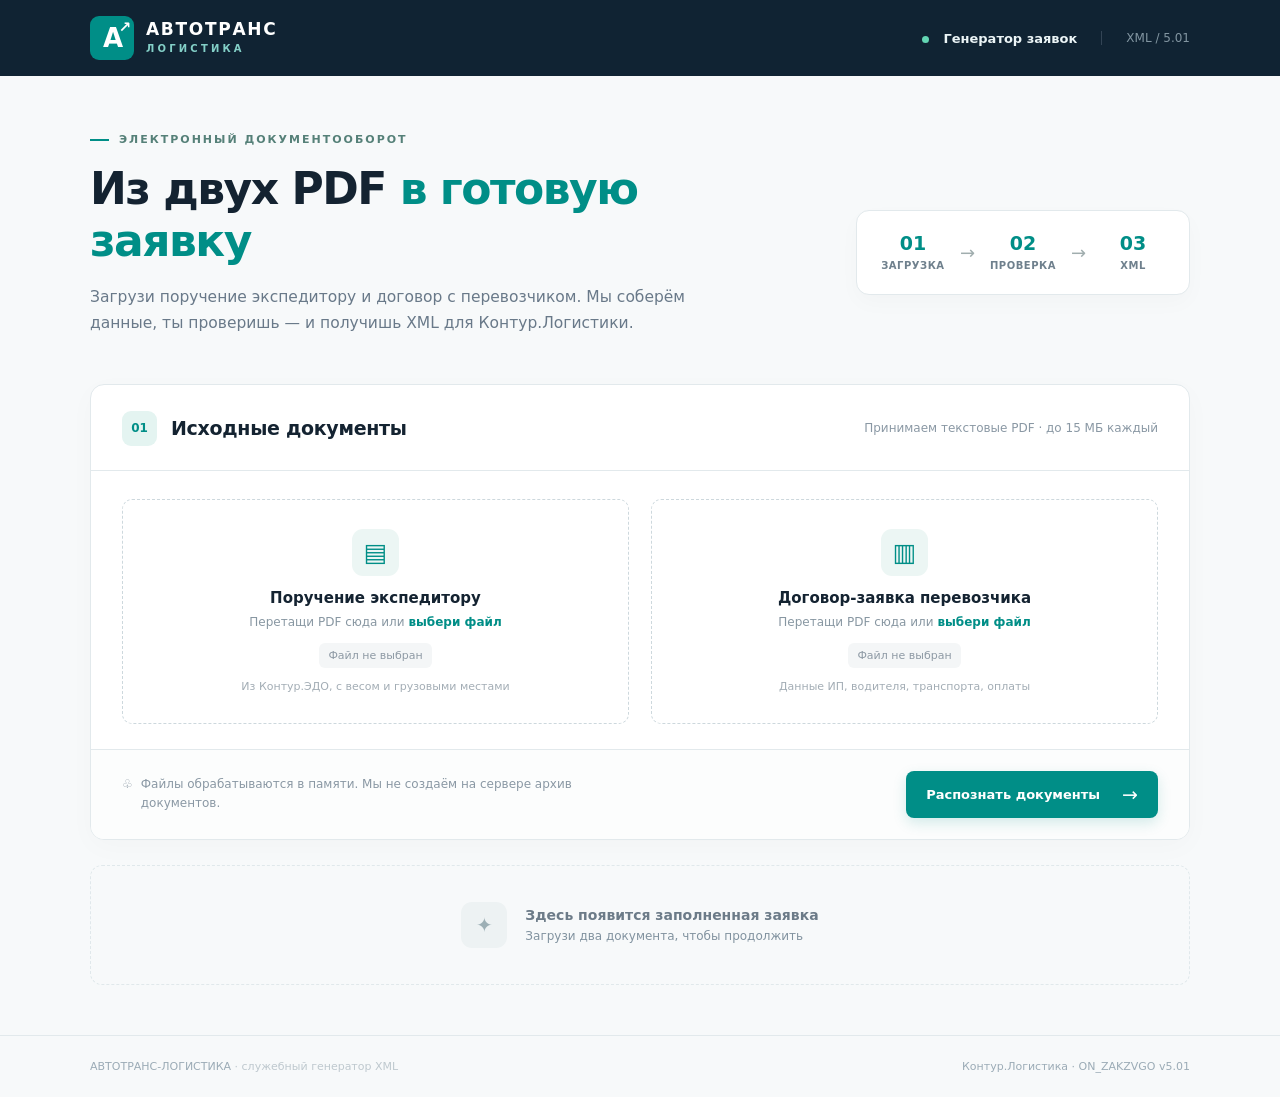
==== templates/index.html @ 3566cc02 "Add Kontur XML PDF generator (isolated deploy branch)" ====
<!doctype html>
<html lang="ru">
<head>
  <meta charset="utf-8">
  <meta name="viewport" content="width=device-width, initial-scale=1">
  <meta name="theme-color" content="#101e2a">
  <title>Автотранс · Контур XML</title>
  <link rel="stylesheet" href="/static/style.css">
</head>
<body>
  <header class="topbar">
    <div class="topbar-inner">
      <div class="brand"><span class="brand-logo">A<span class="brand-corner">↗</span></span><span class="brand-name">АВТОТРАНС<span class="brand-sub">ЛОГИСТИКА</span></span></div>
      <div class="top-actions"><span class="top-tag"><i></i> Генератор заявок</span><span class="top-version">XML / 5.01</span></div>
    </div>
  </header>

  <main class="shell">
    <section class="hero">
      <div class="eyebrow"><span class="accent-line"></span> ЭЛЕКТРОННЫЙ ДОКУМЕНТООБОРОТ</div>
      <div class="hero-row"><div>
        <h1>Из двух PDF <span>в готовую заявку</span></h1>
        <p class="hero-copy">Загрузи поручение экспедитору и договор с перевозчиком. Мы соберём данные, ты проверишь — и получишь XML для Контур.Логистики.</p>
      </div><div class="flow-steps" aria-label="Порядок работы">
        <div><b>01</b><span>Загрузка</span></div><i>→</i><div><b>02</b><span>Проверка</span></div><i>→</i><div><b>03</b><span>XML</span></div>
      </div></div>
    </section>

    <section class="upload-panel" id="upload-panel">
      <div class="section-heading"><div><span class="number">01</span><h2>Исходные документы</h2></div><p>Принимаем текстовые PDF · до 15 МБ каждый</p></div>
      <div class="upload-grid">
        <label class="dropzone" id="drop-order">
          <input type="file" id="order-file" accept="application/pdf,.pdf" aria-label="Поручение экспедитору">
          <span class="file-icon">▤</span>
          <span class="drop-title">Поручение экспедитору</span>
          <span class="drop-helper">Перетащи PDF сюда или <em>выбери файл</em></span>
          <span class="file-name" id="name-order">Файл не выбран</span>
          <span class="file-meta">Из Контур.ЭДО, с весом и грузовыми местами</span>
        </label>
        <label class="dropzone" id="drop-carrier">
          <input type="file" id="carrier-file" accept="application/pdf,.pdf" aria-label="Договор-заявка с перевозчиком">
          <span class="file-icon">▥</span>
          <span class="drop-title">Договор-заявка перевозчика</span>
          <span class="drop-helper">Перетащи PDF сюда или <em>выбери файл</em></span>
          <span class="file-name" id="name-carrier">Файл не выбран</span>
          <span class="file-meta">Данные ИП, водителя, транспорта, оплаты</span>
        </label>
      </div>
      <div class="upload-bottom"><div class="privacy">♧ <span>Файлы обрабатываются в памяти. Мы не создаём на сервере архив документов.</span></div><button class="primary-button" id="parse-btn" type="button">Распознать документы <span>→</span></button></div>
    </section>

    <section class="editor-panel hidden" id="editor-panel">
      <div class="section-heading"><div><span class="number">02</span><h2>Проверка заявки</h2></div><p>Все поля можно изменить перед выгрузкой</p></div>
      <div class="success-strip">✓ Данные извлечены из документов. Проверь отмеченные замечания и обязательные поля.</div>
      <div id="warnings" class="warnings hidden"></div>
      <div class="summary" id="summary"></div>
      <form id="data-form" novalidate>
        <div class="field-section"><h3><span class="section-dot"></span> Перевозка и маршрут</h3><div class="fields">
          <label>Номер поручения <input name="order_number" required placeholder="БР000004647"></label>
          <label>Дата поручения <input name="order_date" required placeholder="06.11.2026"></label>
          <label class="wide">Адрес погрузки <input name="load_address" required placeholder="Область, город, улица, дом"></label>
          <label class="wide">Адрес выгрузки <input name="unload_address" required placeholder="Область, город, улица, дом"></label>
          <label>Дата и время подачи <input name="load_datetime" required placeholder="06.11.2026 09:00"></label>
          <label>Часовой пояс <select name="load_tz"><option value="+03:00">UTC+03:00</option><option value="+04:00">UTC+04:00</option><option value="+02:00">UTC+02:00</option><option value="+05:00">UTC+05:00</option><option value="+06:00">UTC+06:00</option><option value="+07:00">UTC+07:00</option></select></label>
          <label class="wide">Дата / период выгрузки <input name="unload_dates" placeholder="07–08.11.2026"></label>
        </div></div>
        <div class="field-section"><h3><span class="section-dot"></span> Груз</h3><div class="fields">
          <label class="wide">Наименование груза <input name="cargo_name" required></label>
          <label>Количество грузовых мест <input name="places" required inputmode="numeric"></label>
          <label>Вес брутто, кг <input name="gross_kg" required inputmode="decimal"></label>
          <label>Вес нетто, кг <input name="net_kg" required inputmode="decimal"></label>
          <label>Объём, м³ <input name="volume_m3" inputmode="decimal" placeholder="Заполни при наличии"></label>
        </div></div>
        <div class="field-section"><h3><span class="section-dot"></span> Перевозчик</h3><div class="fields">
          <label class="wide">ФИО перевозчика (ИП) <input name="carrier_name" required placeholder="Фамилия Имя Отчество"></label>
          <label>ИНН перевозчика <input name="carrier_inn" required inputmode="numeric" minlength="12" maxlength="12"></label>
          <label>ОГРНИП <input name="carrier_ogrnip" required inputmode="numeric" minlength="15" maxlength="15"></label>
          <label class="wide">Адрес перевозчика <input name="carrier_address" placeholder="Юридический адрес"></label>
          <label>Водитель <input name="driver_name"></label>
          <label>Телефон водителя <input name="driver_phone"></label>
          <label>Номер тягача <input name="truck_plate"></label>
          <label>Номер прицепа <input name="trailer_plate"></label>
          <label>Грузоподъёмность, т <input name="truck_tons" inputmode="decimal"></label>
          <label>Вместимость, м³ <input name="truck_m3" inputmode="decimal"></label>
          <label class="wide">Способ загрузки <input name="loading_type" placeholder="Задняя / боковая"></label>
        </div></div>
        <div class="field-section last-section"><h3><span class="section-dot"></span> Условия</h3><div class="fields">
          <label>Сумма фрахта, ₽ <input name="payment_amount" inputmode="decimal"></label>
          <label class="wide">Оплата по договору <textarea name="payment_terms" rows="2"></textarea></label>
          <label class="wide">Дополнительные условия <textarea name="extra_notes" rows="2" placeholder="Можно оставить пустым"></textarea></label>
        </div></div>
        <div class="editor-bottom"><p>Файл создаётся только по нажатию кнопки. Перед подписанием проверь данные в Контуре.</p><button class="primary-button" type="submit" id="generate-btn">Скачать XML <span>↓</span></button></div>
      </form>
    </section>

    <div class="empty-state" id="empty-state"><div class="empty-icon">✦</div><div><b>Здесь появится заполненная заявка</b><p>Загрузи два документа, чтобы продолжить</p></div></div>
  </main>
  <footer><div class="footer-content"><div>АВТОТРАНС-ЛОГИСТИКА <span>· служебный генератор XML</span></div><div>Контур.Логистика · ON_ZAKZVGO v5.01</div></div></footer>
  <div class="toast hidden" id="toast" role="alert"></div>
  <script src="/static/app.js" defer></script>
</body></html>
---- static/style.css ----
:root{--ink:#142331;--muted:#71808e;--edge:#e2e9ec;--panel:#fff;--deep:#102333;--accent:#008e87;--accent-hover:#007870;--mint:#e9f7f4;--bg:#f7f9fa;--warn:#f9f4e7;--gold:#a67f28}*{box-sizing:border-box}body{margin:0;font-family:Inter,system-ui,-apple-system,'Segoe UI',Arial,sans-serif;background:var(--bg);color:var(--ink);-webkit-font-smoothing:antialiased}button,input,textarea,select{font:inherit}.hidden{display:none!important}.topbar{background:var(--deep);height:76px;color:white}.topbar-inner{max-width:1160px;margin:auto;height:100%;display:flex;align-items:center;justify-content:space-between;padding:0 30px}.brand{display:flex;align-items:center;gap:12px}.brand-logo{position:relative;width:44px;height:44px;background:var(--accent);display:grid;place-items:center;border-radius:9px;font-weight:850;font-size:26px;color:white;letter-spacing:-2px}.brand-corner{font-size:15px;position:absolute;right:5px;top:2px}.brand-name{font-size:17px;line-height:1.05;letter-spacing:1.7px;font-weight:850}.brand-sub{display:block;color:#83cfc7;font-size:10px;letter-spacing:3.2px;margin-top:5px}.top-actions{display:flex;align-items:center;gap:24px}.top-tag{font-size:13px;font-weight:600;color:#ebf4f6}.top-tag i{display:inline-block;vertical-align:middle;width:7px;height:7px;background:#63d5b3;border-radius:50%;margin-right:10px}.top-version{font-size:12px;color:#8295a1;border-left:1px solid #345;padding-left:24px}.shell{max-width:1160px;padding:0 30px;margin:0 auto}.hero{padding:57px 0 47px}.eyebrow{display:flex;align-items:center;gap:10px;font-weight:750;letter-spacing:2px;font-size:11px;color:#558078}.accent-line{height:2px;width:19px;background:var(--accent)}.hero-row{display:flex;justify-content:space-between;gap:45px;align-items:center}.hero h1{font-size:clamp(29px,3.5vw,44px);letter-spacing:-1.5px;line-height:1.18;margin:17px 0 17px;max-width:700px;font-weight:790}.hero h1 span{color:var(--accent)}.hero-copy{max-width:650px;color:#697989;font-size:15.5px;line-height:1.7;margin:0}.flow-steps{flex-shrink:0;display:flex;align-items:center;gap:15px;background:white;border:1px solid var(--edge);padding:21px 24px;border-radius:13px;margin-top:22px;box-shadow:0 8px 22px #15242d06}.flow-steps div{text-align:center;min-width:64px}.flow-steps b{font-size:19px;color:var(--accent);display:block}.flow-steps span{font-size:10px;color:#6f808d;text-transform:uppercase;letter-spacing:.5px;font-weight:650}.flow-steps i{font-style:normal;color:#a0adae;font-size:18px}.upload-panel,.editor-panel{background:white;border:1px solid var(--edge);border-radius:14px;box-shadow:0 7px 28px #172e3e06;overflow:hidden}.section-heading{padding:26px 31px 24px;display:flex;align-items:center;justify-content:space-between;gap:14px;border-bottom:1px solid var(--edge)}.section-heading>div{display:flex;align-items:center;gap:14px}.section-heading h2{font-size:19px;margin:0;letter-spacing:-.3px}.section-heading p{font-size:12px;color:#8a98a4;margin:0}.number{width:35px;height:35px;border-radius:9px;background:#e4f4f1;color:var(--accent);display:grid;place-items:center;font-size:12px;font-weight:800}.upload-grid{display:grid;grid-template-columns:1fr 1fr;gap:22px;padding:28px 31px 25px}.dropzone{border:1.5px dashed #cdd8dd;border-radius:10px;display:flex;flex-direction:column;align-items:center;text-align:center;cursor:pointer;min-height:225px;justify-content:center;padding:22px;transition:background .15s,border-color .15s}.dropzone:hover,.dropzone.dragover,.dropzone.selected{border-color:#39b3aa;background:#f3fbf9}.dropzone input{display:none}.file-icon{display:grid;place-items:center;font-size:25px;color:var(--accent);width:47px;height:47px;border-radius:11px;background:#ecf6f4;margin:0 0 13px}.drop-title{font-weight:750;font-size:15px}.drop-helper{font-size:12px;color:#8897a2;margin-top:8px}.drop-helper em{font-style:normal;color:var(--accent);font-weight:700}.file-name{margin-top:14px;background:#f4f6f7;color:#8d99a4;font-size:11px;max-width:100%;white-space:nowrap;overflow:hidden;text-overflow:ellipsis;padding:6px 9px;border-radius:6px}.selected .file-name{background:#d8f4ec;color:#14766d}.file-meta{font-size:11px;color:#a3adb5;margin-top:12px}.upload-bottom,.editor-bottom{display:flex;justify-content:space-between;align-items:center;gap:25px;padding:21px 31px;border-top:1px solid var(--edge);background:#fcfdfd}.privacy{display:flex;align-items:start;gap:8px;color:#8a98a4;font-size:12px;line-height:1.6;max-width:520px}.privacy:first-letter{color:var(--accent)}.primary-button{background:var(--accent);color:white;border:0;border-radius:8px;min-height:47px;padding:0 20px;cursor:pointer;font-size:13px;font-weight:780;white-space:nowrap;display:flex;align-items:center;gap:22px;box-shadow:0 5px 14px #008e872a;transition:background .15s,transform .15s}.primary-button span{font-size:19px;font-weight:400}.primary-button:hover:not(:disabled){background:var(--accent-hover);transform:translateY(-1px)}.primary-button:disabled{opacity:.58;cursor:wait}.empty-state{border:1px dashed #e0e8eb;border-radius:12px;padding:36px;margin:25px 0 50px;color:#81929f;display:flex;align-items:center;justify-content:center;gap:18px}.empty-state b{display:block;color:#6c7b88;font-size:14px}.empty-state p{font-size:12px;margin:6px 0 0}.empty-icon{width:46px;height:46px;border-radius:11px;background:#edf2f3;display:grid;place-items:center;color:#9cafb5;font-size:20px}.editor-panel{margin-top:25px;margin-bottom:50px}.success-strip{margin:24px 31px 0;background:#eaf7f2;border:1px solid #cce9dd;border-radius:8px;padding:12px 16px;color:#347d68;font-size:13px}.warnings{margin:15px 31px 0;border:1px solid #f1dfaa;background:#fffbf0;border-radius:8px;padding:15px 19px;color:#805b15;font-size:12px;line-height:1.7}.warnings b{display:block;font-size:13px;margin-bottom:5px}.warnings ul{padding-left:17px;margin:6px 0}.summary{display:grid;grid-template-columns:repeat(4,1fr);gap:12px;padding:19px 31px 0}.stat{background:#f5f8f8;border:1px solid #edf0f0;border-radius:9px;padding:15px 16px}.stat small{display:block;color:#7b8a96;font-size:11px;margin-bottom:6px}.stat strong{display:block;overflow-wrap:anywhere;font-size:20px;letter-spacing:-.5px}.field-section{padding:28px 31px 25px;border-bottom:1px solid var(--edge)}.field-section h3{font-size:15px;margin:0 0 21px;display:flex;align-items:center;gap:9px}.section-dot{width:8px;height:8px;background:var(--accent);border-radius:50%}.fields{display:grid;grid-template-columns:repeat(2,minmax(0,1fr));gap:17px 20px}.fields label{font-size:12px;color:#687783;font-weight:650;display:flex;flex-direction:column;gap:8px}.fields label.wide{grid-column:1/-1}.fields input,.fields textarea,.fields select{width:100%;min-width:0;border:1px solid #dce4e7;border-radius:7px;background:white;padding:12px 13px;color:#223442;outline:none;transition:border .15s;font-size:13px;font-weight:500;resize:vertical}.fields input:focus,.fields textarea:focus,.fields select:focus{border-color:var(--accent);box-shadow:0 0 0 2px #e4f5f2}.fields input::placeholder{color:#b1bfc5}.last-section{border-bottom:0}.editor-bottom{padding:24px 31px}.editor-bottom p{margin:0;font-size:12px;color:#8a98a4;max-width:560px;line-height:1.6}footer{border-top:1px solid var(--edge);color:#9babb6;font-size:11px;padding:24px 0}.footer-content{max-width:1160px;padding:0 30px;margin:auto;display:flex;justify-content:space-between;gap:20px}.footer-content span{color:#bec8ce}.toast{position:fixed;bottom:30px;right:30px;max-width:410px;background:#243645;color:white;box-shadow:0 15px 40px #15243044;padding:15px 20px;border-radius:9px;font-size:13px;line-height:1.6;z-index:2}.toast.error{background:#8b3b31}@media(max-width:840px){.hero-row{display:block}.flow-steps{width:fit-content;margin-top:24px}.upload-grid{grid-template-columns:1fr}.summary{grid-template-columns:repeat(2,1fr)}.hero{padding:36px 0}.upload-bottom{align-items:start;flex-direction:column}.top-actions{display:none}}@media(max-width:520px){.shell,.topbar-inner,.footer-content{padding-left:16px;padding-right:16px}.section-heading{padding:20px 17px}.section-heading p{display:none}.upload-grid{padding:17px}.upload-bottom,.editor-bottom,.field-section{padding:20px 17px}.fields{grid-template-columns:1fr}.fields label.wide{grid-column:auto}.summary{padding:18px 17px 0}.warnings,.success-strip{margin-left:17px;margin-right:17px}.hero h1{font-size:32px}.flow-steps{gap:8px;padding:17px 13px}.footer-content{flex-direction:column}.editor-bottom{flex-direction:column;align-items:stretch}.primary-button{justify-content:space-between}.dropzone{min-height:205px}}
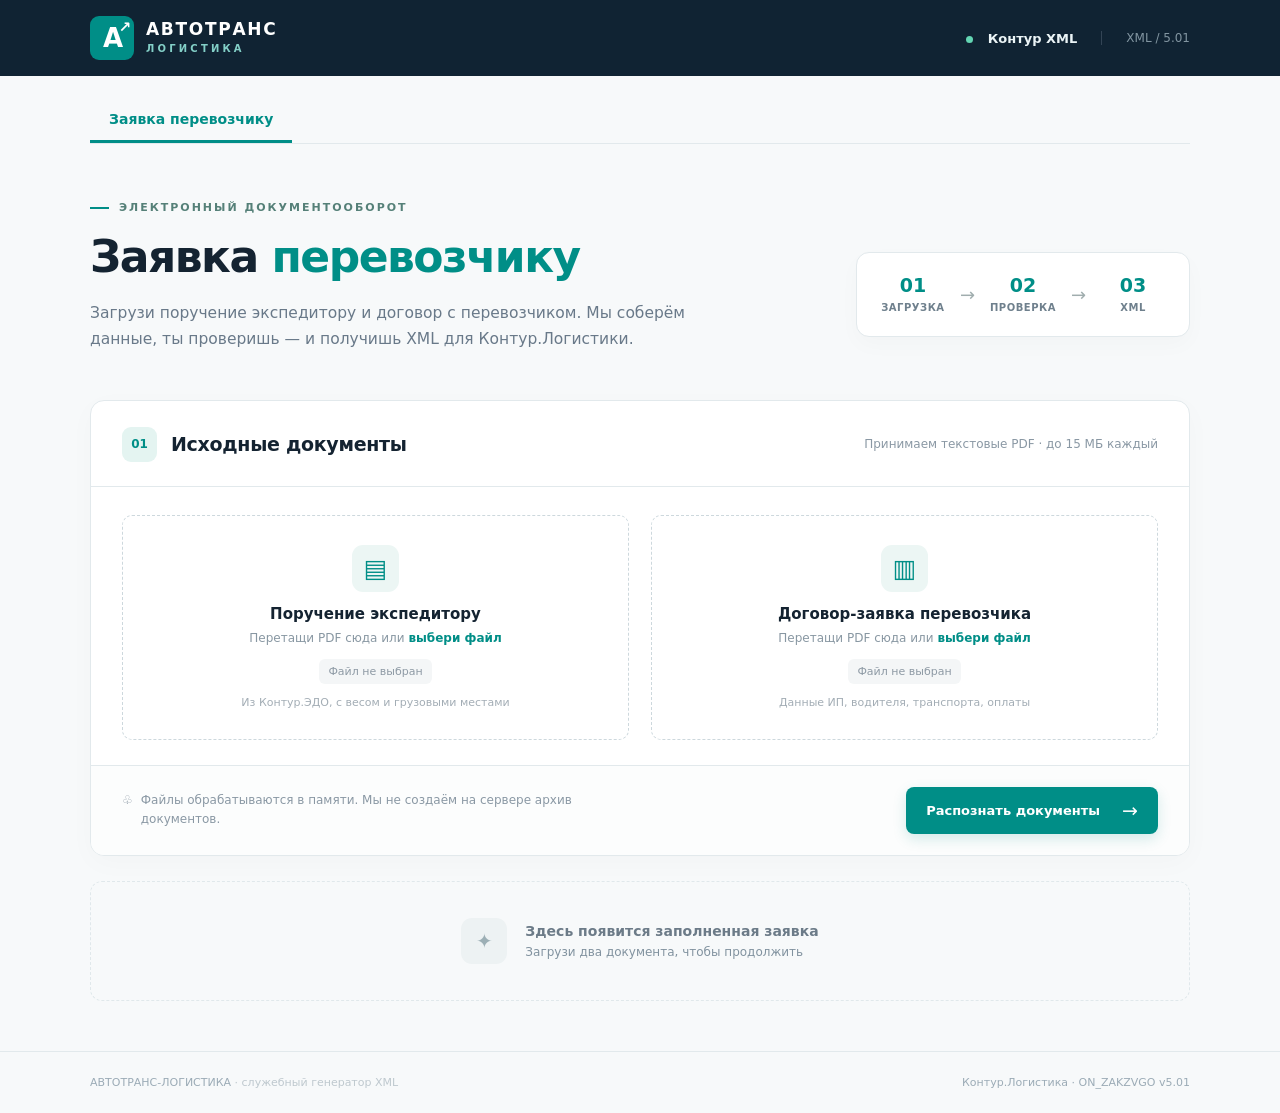
==== commit 376b1399: "Rename current workflow tab to Заявка перевозчику" ====
--- a/templates/index.html
+++ b/templates/index.html
@@ -4,22 +4,25 @@
   <meta charset="utf-8">
   <meta name="viewport" content="width=device-width, initial-scale=1">
   <meta name="theme-color" content="#101e2a">
-  <title>Автотранс · Контур XML</title>
+  <title>Заявка перевозчику · Автотранс-Логистика</title>
   <link rel="stylesheet" href="/static/style.css">
 </head>
 <body>
   <header class="topbar">
     <div class="topbar-inner">
       <div class="brand"><span class="brand-logo">A<span class="brand-corner">↗</span></span><span class="brand-name">АВТОТРАНС<span class="brand-sub">ЛОГИСТИКА</span></span></div>
-      <div class="top-actions"><span class="top-tag"><i></i> Генератор заявок</span><span class="top-version">XML / 5.01</span></div>
+      <div class="top-actions"><span class="top-tag"><i></i> Контур XML</span><span class="top-version">XML / 5.01</span></div>
     </div>
   </header>
 
   <main class="shell">
+    <nav class="section-tabs" aria-label="Разделы сервиса">
+      <a class="section-tab is-active" href="/" aria-current="page">Заявка перевозчику</a>
+    </nav>
     <section class="hero">
       <div class="eyebrow"><span class="accent-line"></span> ЭЛЕКТРОННЫЙ ДОКУМЕНТООБОРОТ</div>
       <div class="hero-row"><div>
-        <h1>Из двух PDF <span>в готовую заявку</span></h1>
+        <h1>Заявка <span>перевозчику</span></h1>
         <p class="hero-copy">Загрузи поручение экспедитору и договор с перевозчиком. Мы соберём данные, ты проверишь — и получишь XML для Контур.Логистики.</p>
       </div><div class="flow-steps" aria-label="Порядок работы">
         <div><b>01</b><span>Загрузка</span></div><i>→</i><div><b>02</b><span>Проверка</span></div><i>→</i><div><b>03</b><span>XML</span></div>
--- a/static/style.css
+++ b/static/style.css
@@ -1 +1,8 @@
 :root{--ink:#142331;--muted:#71808e;--edge:#e2e9ec;--panel:#fff;--deep:#102333;--accent:#008e87;--accent-hover:#007870;--mint:#e9f7f4;--bg:#f7f9fa;--warn:#f9f4e7;--gold:#a67f28}*{box-sizing:border-box}body{margin:0;font-family:Inter,system-ui,-apple-system,'Segoe UI',Arial,sans-serif;background:var(--bg);color:var(--ink);-webkit-font-smoothing:antialiased}button,input,textarea,select{font:inherit}.hidden{display:none!important}.topbar{background:var(--deep);height:76px;color:white}.topbar-inner{max-width:1160px;margin:auto;height:100%;display:flex;align-items:center;justify-content:space-between;padding:0 30px}.brand{display:flex;align-items:center;gap:12px}.brand-logo{position:relative;width:44px;height:44px;background:var(--accent);display:grid;place-items:center;border-radius:9px;font-weight:850;font-size:26px;color:white;letter-spacing:-2px}.brand-corner{font-size:15px;position:absolute;right:5px;top:2px}.brand-name{font-size:17px;line-height:1.05;letter-spacing:1.7px;font-weight:850}.brand-sub{display:block;color:#83cfc7;font-size:10px;letter-spacing:3.2px;margin-top:5px}.top-actions{display:flex;align-items:center;gap:24px}.top-tag{font-size:13px;font-weight:600;color:#ebf4f6}.top-tag i{display:inline-block;vertical-align:middle;width:7px;height:7px;background:#63d5b3;border-radius:50%;margin-right:10px}.top-version{font-size:12px;color:#8295a1;border-left:1px solid #345;padding-left:24px}.shell{max-width:1160px;padding:0 30px;margin:0 auto}.hero{padding:57px 0 47px}.eyebrow{display:flex;align-items:center;gap:10px;font-weight:750;letter-spacing:2px;font-size:11px;color:#558078}.accent-line{height:2px;width:19px;background:var(--accent)}.hero-row{display:flex;justify-content:space-between;gap:45px;align-items:center}.hero h1{font-size:clamp(29px,3.5vw,44px);letter-spacing:-1.5px;line-height:1.18;margin:17px 0 17px;max-width:700px;font-weight:790}.hero h1 span{color:var(--accent)}.hero-copy{max-width:650px;color:#697989;font-size:15.5px;line-height:1.7;margin:0}.flow-steps{flex-shrink:0;display:flex;align-items:center;gap:15px;background:white;border:1px solid var(--edge);padding:21px 24px;border-radius:13px;margin-top:22px;box-shadow:0 8px 22px #15242d06}.flow-steps div{text-align:center;min-width:64px}.flow-steps b{font-size:19px;color:var(--accent);display:block}.flow-steps span{font-size:10px;color:#6f808d;text-transform:uppercase;letter-spacing:.5px;font-weight:650}.flow-steps i{font-style:normal;color:#a0adae;font-size:18px}.upload-panel,.editor-panel{background:white;border:1px solid var(--edge);border-radius:14px;box-shadow:0 7px 28px #172e3e06;overflow:hidden}.section-heading{padding:26px 31px 24px;display:flex;align-items:center;justify-content:space-between;gap:14px;border-bottom:1px solid var(--edge)}.section-heading>div{display:flex;align-items:center;gap:14px}.section-heading h2{font-size:19px;margin:0;letter-spacing:-.3px}.section-heading p{font-size:12px;color:#8a98a4;margin:0}.number{width:35px;height:35px;border-radius:9px;background:#e4f4f1;color:var(--accent);display:grid;place-items:center;font-size:12px;font-weight:800}.upload-grid{display:grid;grid-template-columns:1fr 1fr;gap:22px;padding:28px 31px 25px}.dropzone{border:1.5px dashed #cdd8dd;border-radius:10px;display:flex;flex-direction:column;align-items:center;text-align:center;cursor:pointer;min-height:225px;justify-content:center;padding:22px;transition:background .15s,border-color .15s}.dropzone:hover,.dropzone.dragover,.dropzone.selected{border-color:#39b3aa;background:#f3fbf9}.dropzone input{display:none}.file-icon{display:grid;place-items:center;font-size:25px;color:var(--accent);width:47px;height:47px;border-radius:11px;background:#ecf6f4;margin:0 0 13px}.drop-title{font-weight:750;font-size:15px}.drop-helper{font-size:12px;color:#8897a2;margin-top:8px}.drop-helper em{font-style:normal;color:var(--accent);font-weight:700}.file-name{margin-top:14px;background:#f4f6f7;color:#8d99a4;font-size:11px;max-width:100%;white-space:nowrap;overflow:hidden;text-overflow:ellipsis;padding:6px 9px;border-radius:6px}.selected .file-name{background:#d8f4ec;color:#14766d}.file-meta{font-size:11px;color:#a3adb5;margin-top:12px}.upload-bottom,.editor-bottom{display:flex;justify-content:space-between;align-items:center;gap:25px;padding:21px 31px;border-top:1px solid var(--edge);background:#fcfdfd}.privacy{display:flex;align-items:start;gap:8px;color:#8a98a4;font-size:12px;line-height:1.6;max-width:520px}.privacy:first-letter{color:var(--accent)}.primary-button{background:var(--accent);color:white;border:0;border-radius:8px;min-height:47px;padding:0 20px;cursor:pointer;font-size:13px;font-weight:780;white-space:nowrap;display:flex;align-items:center;gap:22px;box-shadow:0 5px 14px #008e872a;transition:background .15s,transform .15s}.primary-button span{font-size:19px;font-weight:400}.primary-button:hover:not(:disabled){background:var(--accent-hover);transform:translateY(-1px)}.primary-button:disabled{opacity:.58;cursor:wait}.empty-state{border:1px dashed #e0e8eb;border-radius:12px;padding:36px;margin:25px 0 50px;color:#81929f;display:flex;align-items:center;justify-content:center;gap:18px}.empty-state b{display:block;color:#6c7b88;font-size:14px}.empty-state p{font-size:12px;margin:6px 0 0}.empty-icon{width:46px;height:46px;border-radius:11px;background:#edf2f3;display:grid;place-items:center;color:#9cafb5;font-size:20px}.editor-panel{margin-top:25px;margin-bottom:50px}.success-strip{margin:24px 31px 0;background:#eaf7f2;border:1px solid #cce9dd;border-radius:8px;padding:12px 16px;color:#347d68;font-size:13px}.warnings{margin:15px 31px 0;border:1px solid #f1dfaa;background:#fffbf0;border-radius:8px;padding:15px 19px;color:#805b15;font-size:12px;line-height:1.7}.warnings b{display:block;font-size:13px;margin-bottom:5px}.warnings ul{padding-left:17px;margin:6px 0}.summary{display:grid;grid-template-columns:repeat(4,1fr);gap:12px;padding:19px 31px 0}.stat{background:#f5f8f8;border:1px solid #edf0f0;border-radius:9px;padding:15px 16px}.stat small{display:block;color:#7b8a96;font-size:11px;margin-bottom:6px}.stat strong{display:block;overflow-wrap:anywhere;font-size:20px;letter-spacing:-.5px}.field-section{padding:28px 31px 25px;border-bottom:1px solid var(--edge)}.field-section h3{font-size:15px;margin:0 0 21px;display:flex;align-items:center;gap:9px}.section-dot{width:8px;height:8px;background:var(--accent);border-radius:50%}.fields{display:grid;grid-template-columns:repeat(2,minmax(0,1fr));gap:17px 20px}.fields label{font-size:12px;color:#687783;font-weight:650;display:flex;flex-direction:column;gap:8px}.fields label.wide{grid-column:1/-1}.fields input,.fields textarea,.fields select{width:100%;min-width:0;border:1px solid #dce4e7;border-radius:7px;background:white;padding:12px 13px;color:#223442;outline:none;transition:border .15s;font-size:13px;font-weight:500;resize:vertical}.fields input:focus,.fields textarea:focus,.fields select:focus{border-color:var(--accent);box-shadow:0 0 0 2px #e4f5f2}.fields input::placeholder{color:#b1bfc5}.last-section{border-bottom:0}.editor-bottom{padding:24px 31px}.editor-bottom p{margin:0;font-size:12px;color:#8a98a4;max-width:560px;line-height:1.6}footer{border-top:1px solid var(--edge);color:#9babb6;font-size:11px;padding:24px 0}.footer-content{max-width:1160px;padding:0 30px;margin:auto;display:flex;justify-content:space-between;gap:20px}.footer-content span{color:#bec8ce}.toast{position:fixed;bottom:30px;right:30px;max-width:410px;background:#243645;color:white;box-shadow:0 15px 40px #15243044;padding:15px 20px;border-radius:9px;font-size:13px;line-height:1.6;z-index:2}.toast.error{background:#8b3b31}@media(max-width:840px){.hero-row{display:block}.flow-steps{width:fit-content;margin-top:24px}.upload-grid{grid-template-columns:1fr}.summary{grid-template-columns:repeat(2,1fr)}.hero{padding:36px 0}.upload-bottom{align-items:start;flex-direction:column}.top-actions{display:none}}@media(max-width:520px){.shell,.topbar-inner,.footer-content{padding-left:16px;padding-right:16px}.section-heading{padding:20px 17px}.section-heading p{display:none}.upload-grid{padding:17px}.upload-bottom,.editor-bottom,.field-section{padding:20px 17px}.fields{grid-template-columns:1fr}.fields label.wide{grid-column:auto}.summary{padding:18px 17px 0}.warnings,.success-strip{margin-left:17px;margin-right:17px}.hero h1{font-size:32px}.flow-steps{gap:8px;padding:17px 13px}.footer-content{flex-direction:column}.editor-bottom{flex-direction:column;align-items:stretch}.primary-button{justify-content:space-between}.dropzone{min-height:205px}}
+
+/* Navigation for document workflows */
+.section-tabs{display:flex;align-items:center;gap:12px;flex-wrap:wrap;padding:22px 0 0;border-bottom:1px solid var(--edge)}
+.section-tab{display:inline-flex;align-items:center;text-decoration:none;padding:13px 19px;border-bottom:3px solid transparent;color:var(--muted);font-size:14px;font-weight:750;white-space:nowrap}
+.section-tab:hover{color:var(--accent)}
+.section-tab.is-active{color:var(--accent);border-bottom-color:var(--accent)}
+.section-tab:focus-visible{outline:2px solid var(--accent);outline-offset:3px}
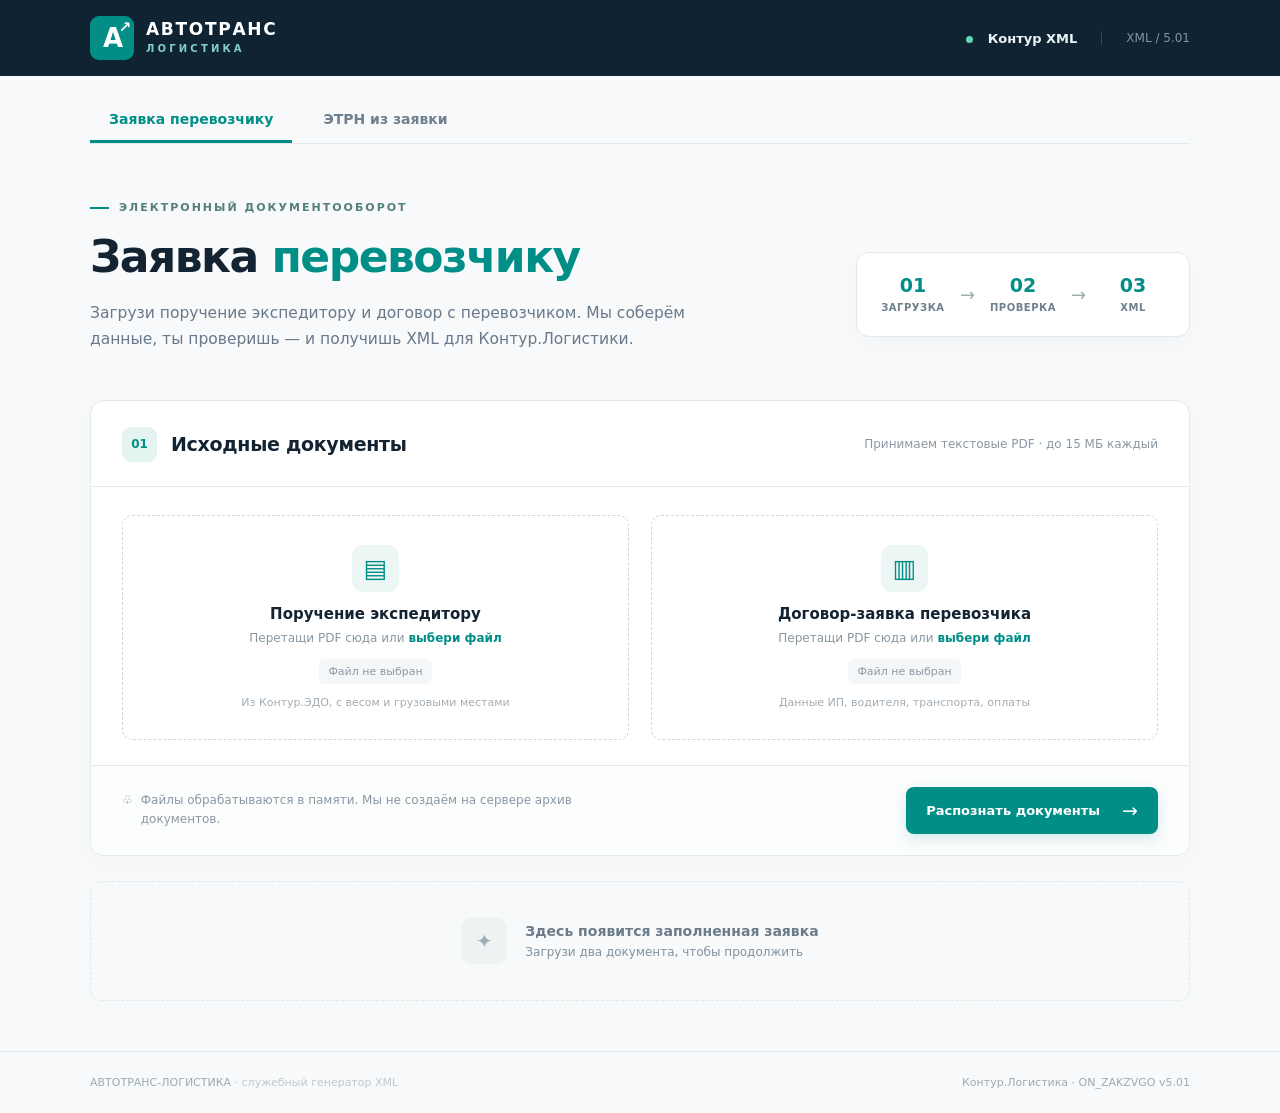
==== commit 675a3a6c: "Add ЭТРН из заявки tab with protected non-destructive XML supplementation" ====
--- a/templates/index.html
+++ b/templates/index.html
@@ -18,6 +18,7 @@
   <main class="shell">
     <nav class="section-tabs" aria-label="Разделы сервиса">
       <a class="section-tab is-active" href="/" aria-current="page">Заявка перевозчику</a>
+      <a class="section-tab" href="/etrn">ЭТРН из заявки</a>
     </nav>
     <section class="hero">
       <div class="eyebrow"><span class="accent-line"></span> ЭЛЕКТРОННЫЙ ДОКУМЕНТООБОРОТ</div>
--- a/static/style.css
+++ b/static/style.css
@@ -1,8 +1,9 @@
 :root{--ink:#142331;--muted:#71808e;--edge:#e2e9ec;--panel:#fff;--deep:#102333;--accent:#008e87;--accent-hover:#007870;--mint:#e9f7f4;--bg:#f7f9fa;--warn:#f9f4e7;--gold:#a67f28}*{box-sizing:border-box}body{margin:0;font-family:Inter,system-ui,-apple-system,'Segoe UI',Arial,sans-serif;background:var(--bg);color:var(--ink);-webkit-font-smoothing:antialiased}button,input,textarea,select{font:inherit}.hidden{display:none!important}.topbar{background:var(--deep);height:76px;color:white}.topbar-inner{max-width:1160px;margin:auto;height:100%;display:flex;align-items:center;justify-content:space-between;padding:0 30px}.brand{display:flex;align-items:center;gap:12px}.brand-logo{position:relative;width:44px;height:44px;background:var(--accent);display:grid;place-items:center;border-radius:9px;font-weight:850;font-size:26px;color:white;letter-spacing:-2px}.brand-corner{font-size:15px;position:absolute;right:5px;top:2px}.brand-name{font-size:17px;line-height:1.05;letter-spacing:1.7px;font-weight:850}.brand-sub{display:block;color:#83cfc7;font-size:10px;letter-spacing:3.2px;margin-top:5px}.top-actions{display:flex;align-items:center;gap:24px}.top-tag{font-size:13px;font-weight:600;color:#ebf4f6}.top-tag i{display:inline-block;vertical-align:middle;width:7px;height:7px;background:#63d5b3;border-radius:50%;margin-right:10px}.top-version{font-size:12px;color:#8295a1;border-left:1px solid #345;padding-left:24px}.shell{max-width:1160px;padding:0 30px;margin:0 auto}.hero{padding:57px 0 47px}.eyebrow{display:flex;align-items:center;gap:10px;font-weight:750;letter-spacing:2px;font-size:11px;color:#558078}.accent-line{height:2px;width:19px;background:var(--accent)}.hero-row{display:flex;justify-content:space-between;gap:45px;align-items:center}.hero h1{font-size:clamp(29px,3.5vw,44px);letter-spacing:-1.5px;line-height:1.18;margin:17px 0 17px;max-width:700px;font-weight:790}.hero h1 span{color:var(--accent)}.hero-copy{max-width:650px;color:#697989;font-size:15.5px;line-height:1.7;margin:0}.flow-steps{flex-shrink:0;display:flex;align-items:center;gap:15px;background:white;border:1px solid var(--edge);padding:21px 24px;border-radius:13px;margin-top:22px;box-shadow:0 8px 22px #15242d06}.flow-steps div{text-align:center;min-width:64px}.flow-steps b{font-size:19px;color:var(--accent);display:block}.flow-steps span{font-size:10px;color:#6f808d;text-transform:uppercase;letter-spacing:.5px;font-weight:650}.flow-steps i{font-style:normal;color:#a0adae;font-size:18px}.upload-panel,.editor-panel{background:white;border:1px solid var(--edge);border-radius:14px;box-shadow:0 7px 28px #172e3e06;overflow:hidden}.section-heading{padding:26px 31px 24px;display:flex;align-items:center;justify-content:space-between;gap:14px;border-bottom:1px solid var(--edge)}.section-heading>div{display:flex;align-items:center;gap:14px}.section-heading h2{font-size:19px;margin:0;letter-spacing:-.3px}.section-heading p{font-size:12px;color:#8a98a4;margin:0}.number{width:35px;height:35px;border-radius:9px;background:#e4f4f1;color:var(--accent);display:grid;place-items:center;font-size:12px;font-weight:800}.upload-grid{display:grid;grid-template-columns:1fr 1fr;gap:22px;padding:28px 31px 25px}.dropzone{border:1.5px dashed #cdd8dd;border-radius:10px;display:flex;flex-direction:column;align-items:center;text-align:center;cursor:pointer;min-height:225px;justify-content:center;padding:22px;transition:background .15s,border-color .15s}.dropzone:hover,.dropzone.dragover,.dropzone.selected{border-color:#39b3aa;background:#f3fbf9}.dropzone input{display:none}.file-icon{display:grid;place-items:center;font-size:25px;color:var(--accent);width:47px;height:47px;border-radius:11px;background:#ecf6f4;margin:0 0 13px}.drop-title{font-weight:750;font-size:15px}.drop-helper{font-size:12px;color:#8897a2;margin-top:8px}.drop-helper em{font-style:normal;color:var(--accent);font-weight:700}.file-name{margin-top:14px;background:#f4f6f7;color:#8d99a4;font-size:11px;max-width:100%;white-space:nowrap;overflow:hidden;text-overflow:ellipsis;padding:6px 9px;border-radius:6px}.selected .file-name{background:#d8f4ec;color:#14766d}.file-meta{font-size:11px;color:#a3adb5;margin-top:12px}.upload-bottom,.editor-bottom{display:flex;justify-content:space-between;align-items:center;gap:25px;padding:21px 31px;border-top:1px solid var(--edge);background:#fcfdfd}.privacy{display:flex;align-items:start;gap:8px;color:#8a98a4;font-size:12px;line-height:1.6;max-width:520px}.privacy:first-letter{color:var(--accent)}.primary-button{background:var(--accent);color:white;border:0;border-radius:8px;min-height:47px;padding:0 20px;cursor:pointer;font-size:13px;font-weight:780;white-space:nowrap;display:flex;align-items:center;gap:22px;box-shadow:0 5px 14px #008e872a;transition:background .15s,transform .15s}.primary-button span{font-size:19px;font-weight:400}.primary-button:hover:not(:disabled){background:var(--accent-hover);transform:translateY(-1px)}.primary-button:disabled{opacity:.58;cursor:wait}.empty-state{border:1px dashed #e0e8eb;border-radius:12px;padding:36px;margin:25px 0 50px;color:#81929f;display:flex;align-items:center;justify-content:center;gap:18px}.empty-state b{display:block;color:#6c7b88;font-size:14px}.empty-state p{font-size:12px;margin:6px 0 0}.empty-icon{width:46px;height:46px;border-radius:11px;background:#edf2f3;display:grid;place-items:center;color:#9cafb5;font-size:20px}.editor-panel{margin-top:25px;margin-bottom:50px}.success-strip{margin:24px 31px 0;background:#eaf7f2;border:1px solid #cce9dd;border-radius:8px;padding:12px 16px;color:#347d68;font-size:13px}.warnings{margin:15px 31px 0;border:1px solid #f1dfaa;background:#fffbf0;border-radius:8px;padding:15px 19px;color:#805b15;font-size:12px;line-height:1.7}.warnings b{display:block;font-size:13px;margin-bottom:5px}.warnings ul{padding-left:17px;margin:6px 0}.summary{display:grid;grid-template-columns:repeat(4,1fr);gap:12px;padding:19px 31px 0}.stat{background:#f5f8f8;border:1px solid #edf0f0;border-radius:9px;padding:15px 16px}.stat small{display:block;color:#7b8a96;font-size:11px;margin-bottom:6px}.stat strong{display:block;overflow-wrap:anywhere;font-size:20px;letter-spacing:-.5px}.field-section{padding:28px 31px 25px;border-bottom:1px solid var(--edge)}.field-section h3{font-size:15px;margin:0 0 21px;display:flex;align-items:center;gap:9px}.section-dot{width:8px;height:8px;background:var(--accent);border-radius:50%}.fields{display:grid;grid-template-columns:repeat(2,minmax(0,1fr));gap:17px 20px}.fields label{font-size:12px;color:#687783;font-weight:650;display:flex;flex-direction:column;gap:8px}.fields label.wide{grid-column:1/-1}.fields input,.fields textarea,.fields select{width:100%;min-width:0;border:1px solid #dce4e7;border-radius:7px;background:white;padding:12px 13px;color:#223442;outline:none;transition:border .15s;font-size:13px;font-weight:500;resize:vertical}.fields input:focus,.fields textarea:focus,.fields select:focus{border-color:var(--accent);box-shadow:0 0 0 2px #e4f5f2}.fields input::placeholder{color:#b1bfc5}.last-section{border-bottom:0}.editor-bottom{padding:24px 31px}.editor-bottom p{margin:0;font-size:12px;color:#8a98a4;max-width:560px;line-height:1.6}footer{border-top:1px solid var(--edge);color:#9babb6;font-size:11px;padding:24px 0}.footer-content{max-width:1160px;padding:0 30px;margin:auto;display:flex;justify-content:space-between;gap:20px}.footer-content span{color:#bec8ce}.toast{position:fixed;bottom:30px;right:30px;max-width:410px;background:#243645;color:white;box-shadow:0 15px 40px #15243044;padding:15px 20px;border-radius:9px;font-size:13px;line-height:1.6;z-index:2}.toast.error{background:#8b3b31}@media(max-width:840px){.hero-row{display:block}.flow-steps{width:fit-content;margin-top:24px}.upload-grid{grid-template-columns:1fr}.summary{grid-template-columns:repeat(2,1fr)}.hero{padding:36px 0}.upload-bottom{align-items:start;flex-direction:column}.top-actions{display:none}}@media(max-width:520px){.shell,.topbar-inner,.footer-content{padding-left:16px;padding-right:16px}.section-heading{padding:20px 17px}.section-heading p{display:none}.upload-grid{padding:17px}.upload-bottom,.editor-bottom,.field-section{padding:20px 17px}.fields{grid-template-columns:1fr}.fields label.wide{grid-column:auto}.summary{padding:18px 17px 0}.warnings,.success-strip{margin-left:17px;margin-right:17px}.hero h1{font-size:32px}.flow-steps{gap:8px;padding:17px 13px}.footer-content{flex-direction:column}.editor-bottom{flex-direction:column;align-items:stretch}.primary-button{justify-content:space-between}.dropzone{min-height:205px}}
 
-/* Navigation for document workflows */
+/* Workflow navigation and ETRN preview */
 .section-tabs{display:flex;align-items:center;gap:12px;flex-wrap:wrap;padding:22px 0 0;border-bottom:1px solid var(--edge)}
 .section-tab{display:inline-flex;align-items:center;text-decoration:none;padding:13px 19px;border-bottom:3px solid transparent;color:var(--muted);font-size:14px;font-weight:750;white-space:nowrap}
 .section-tab:hover{color:var(--accent)}
 .section-tab.is-active{color:var(--accent);border-bottom-color:var(--accent)}
 .section-tab:focus-visible{outline:2px solid var(--accent);outline-offset:3px}
+.safe-fields{padding:10px 31px 25px}.safe-field{border-bottom:1px solid var(--edge);padding:14px 0;display:grid;grid-template-columns:245px 1fr;gap:15px;align-items:center}.safe-field:last-child{border:0}.safe-field-label{font-size:13px;font-weight:700;color:var(--ink)}.safe-value{font-size:13px;color:#416653;word-break:break-all}.safe-field input{border:1px solid #ccd8d9;padding:12px 13px;border-radius:8px;width:100%;font-size:13px}.safe-field input:focus{border-color:var(--accent);outline:none}.safe-field small{font-size:11px;color:var(--muted)}.safe-field .conflict{color:#995621}.safe-banner{margin:20px 31px 0;padding:14px 17px;background:#f3f8f7;border:1px solid #dbebe7;border-radius:8px;font-size:13px;line-height:1.6}.safe-badge{font-size:11px;color:#14766d;background:#e4f5ee;padding:4px 7px;border-radius:6px}.safe-conflicts{margin:15px 31px;background:#fff9ed;border:1px solid #f0dfbb;border-radius:9px;padding:15px;font-size:12px;line-height:1.7}.safe-conflicts ul{margin:8px 0 0;padding-left:20px}@media(max-width:650px){.safe-fields{padding:10px 17px 20px}.safe-field{grid-template-columns:1fr;gap:7px}.safe-banner,.safe-conflicts{margin-left:17px;margin-right:17px}}
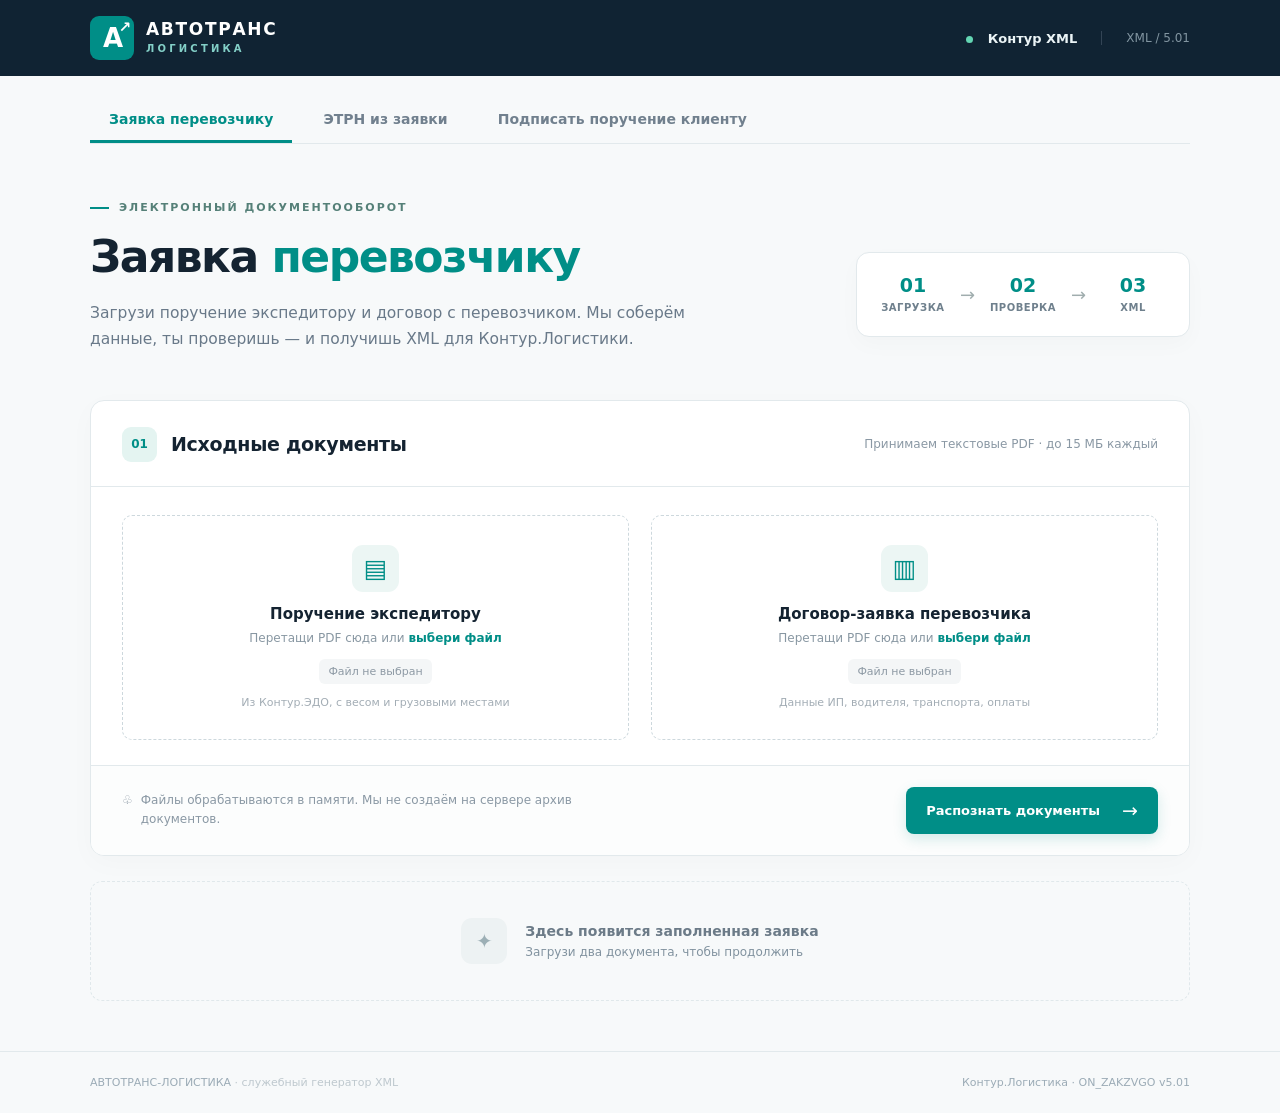
==== commit 74e3e569: "Add third navigation tab Подписать поручение клиенту" ====
--- a/templates/index.html
+++ b/templates/index.html
@@ -19,6 +19,7 @@
     <nav class="section-tabs" aria-label="Разделы сервиса">
       <a class="section-tab is-active" href="/" aria-current="page">Заявка перевозчику</a>
       <a class="section-tab" href="/etrn">ЭТРН из заявки</a>
+      <a class="section-tab" href="/sign-order">Подписать поручение клиенту</a>
     </nav>
     <section class="hero">
       <div class="eyebrow"><span class="accent-line"></span> ЭЛЕКТРОННЫЙ ДОКУМЕНТООБОРОТ</div>
--- a/static/style.css
+++ b/static/style.css
@@ -7,3 +7,12 @@
 .section-tab.is-active{color:var(--accent);border-bottom-color:var(--accent)}
 .section-tab:focus-visible{outline:2px solid var(--accent);outline-offset:3px}
 .safe-fields{padding:10px 31px 25px}.safe-field{border-bottom:1px solid var(--edge);padding:14px 0;display:grid;grid-template-columns:245px 1fr;gap:15px;align-items:center}.safe-field:last-child{border:0}.safe-field-label{font-size:13px;font-weight:700;color:var(--ink)}.safe-value{font-size:13px;color:#416653;word-break:break-all}.safe-field input{border:1px solid #ccd8d9;padding:12px 13px;border-radius:8px;width:100%;font-size:13px}.safe-field input:focus{border-color:var(--accent);outline:none}.safe-field small{font-size:11px;color:var(--muted)}.safe-field .conflict{color:#995621}.safe-banner{margin:20px 31px 0;padding:14px 17px;background:#f3f8f7;border:1px solid #dbebe7;border-radius:8px;font-size:13px;line-height:1.6}.safe-badge{font-size:11px;color:#14766d;background:#e4f5ee;padding:4px 7px;border-radius:6px}.safe-conflicts{margin:15px 31px;background:#fff9ed;border:1px solid #f0dfbb;border-radius:9px;padding:15px;font-size:12px;line-height:1.7}.safe-conflicts ul{margin:8px 0 0;padding-left:20px}@media(max-width:650px){.safe-fields{padding:10px 17px 20px}.safe-field{grid-template-columns:1fr;gap:7px}.safe-banner,.safe-conflicts{margin-left:17px;margin-right:17px}}
+
+.customer-source-panel{padding:20px 31px 22px;border-top:1px solid var(--edge);display:flex;flex-direction:column;gap:10px;background:#fafcfc}
+.customer-source-panel label{font-size:13px;color:var(--ink);font-weight:750}
+.customer-source-panel select{max-width:370px;border:1px solid #dce4e7;border-radius:8px;padding:12px;font:inherit;font-size:13px;background:white;color:var(--ink)}
+.customer-source-panel p{margin:0;max-width:750px;color:var(--muted);font-size:12px;line-height:1.6}
+.customer-result{margin:20px 31px 0;border:1px solid #cce5e2;background:#f2faf8;padding:15px 17px;border-radius:9px;line-height:1.6}
+.customer-result b{font-size:13px;display:block}.customer-result div{font-size:14px;font-weight:700;margin-top:4px}
+.customer-result small,.customer-result p{font-size:12px;color:#576f77}.customer-result p{margin:8px 0 0}
+@media(max-width:520px){.customer-source-panel{padding:18px 17px}.customer-result{margin:18px 17px 0}}
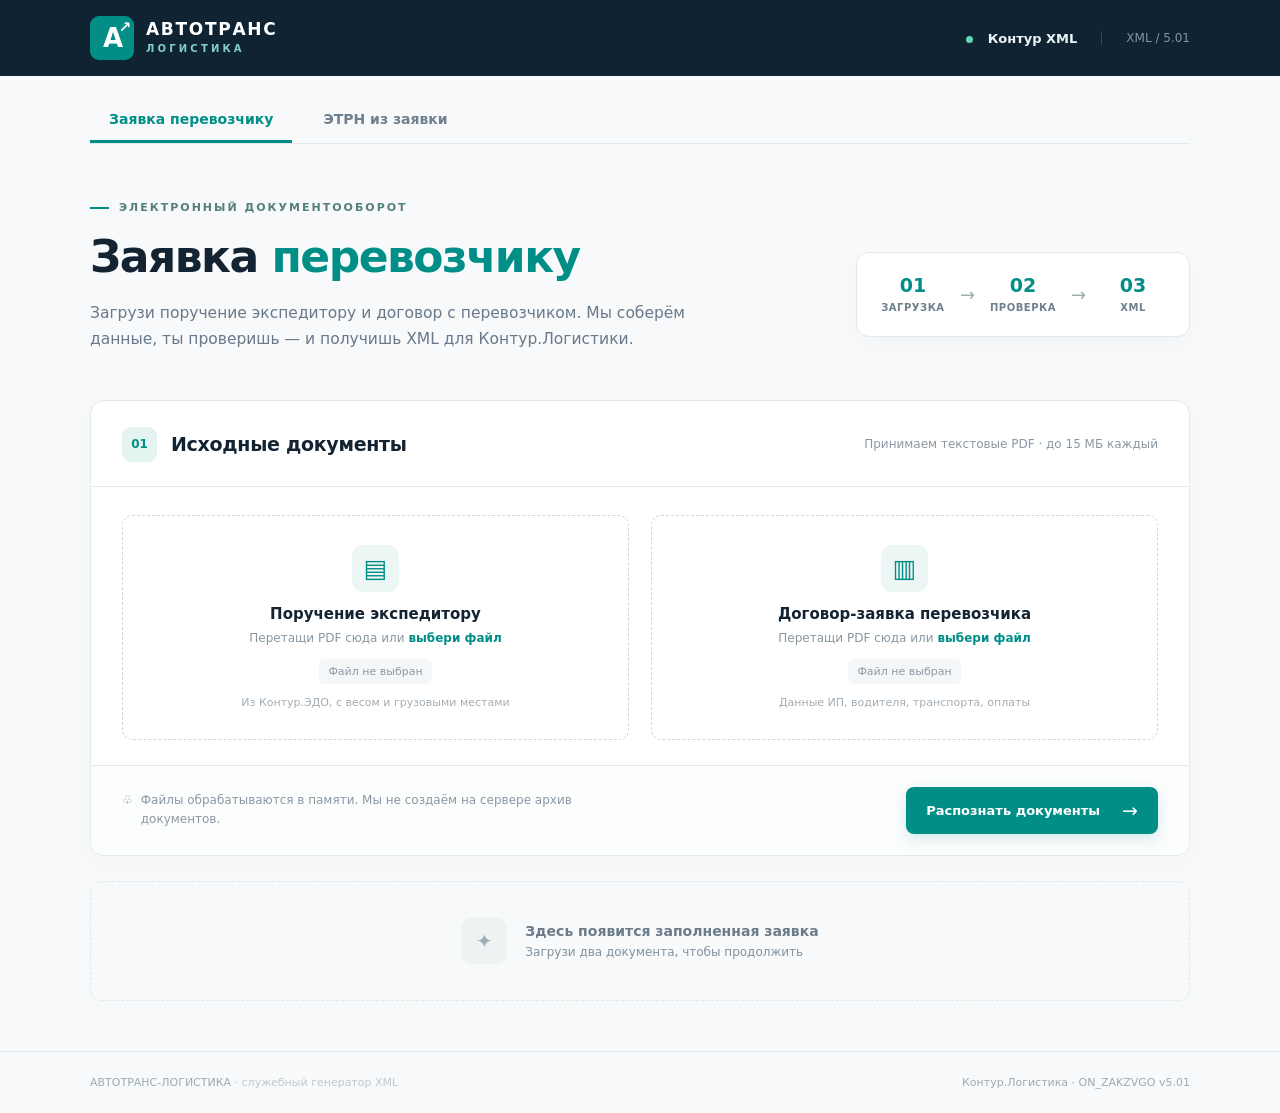
==== commit 7f764bc1: "Remove third signing-order tab, page, and experimental Chrome extension" ====
--- a/templates/index.html
+++ b/templates/index.html
@@ -19,7 +19,6 @@
     <nav class="section-tabs" aria-label="Разделы сервиса">
       <a class="section-tab is-active" href="/" aria-current="page">Заявка перевозчику</a>
       <a class="section-tab" href="/etrn">ЭТРН из заявки</a>
-      <a class="section-tab" href="/sign-order">Подписать поручение клиенту</a>
     </nav>
     <section class="hero">
       <div class="eyebrow"><span class="accent-line"></span> ЭЛЕКТРОННЫЙ ДОКУМЕНТООБОРОТ</div>
--- a/static/style.css
+++ b/static/style.css
@@ -16,3 +16,32 @@
 .customer-result b{font-size:13px;display:block}.customer-result div{font-size:14px;font-weight:700;margin-top:4px}
 .customer-result small,.customer-result p{font-size:12px;color:#576f77}.customer-result p{margin:8px 0 0}
 @media(max-width:520px){.customer-source-panel{padding:18px 17px}.customer-result{margin:18px 17px 0}}
+
+/* Forwarding-order T2 checklist. This is a manual helper; no automatic Kontur signing. */
+.fo-panel{margin-bottom:23px}
+.fo-content{padding:25px 31px 27px}
+.fo-intro{margin:0 0 21px;max-width:900px;color:#657985;font-size:13px;line-height:1.75}
+.fo-fields{display:grid;grid-template-columns:repeat(2,minmax(0,1fr));gap:22px}
+.fo-field{display:flex;flex-wrap:wrap;gap:9px;align-items:center}
+.fo-field>span{flex-basis:100%;font-size:13px;font-weight:700;color:#364f5f}
+.fo-field strong{color:#bf564c}
+.fo-field input{border:1px solid #d8e2e5;border-radius:8px;min-height:44px;padding:10px 12px;flex:1;min-width:170px;color:#1d3440}
+.fo-copy,.fo-secondary{border:1px solid #b9d3d2;background:#f4faf9;color:#13736c;border-radius:8px;cursor:pointer;padding:11px 16px;font-weight:700;font-size:12px}
+.fo-copy:hover,.fo-secondary:hover{background:#e4f6f1}
+.fo-local-warning,.fo-hint{font-size:12px;line-height:1.7;color:#7d8b96;margin:19px 0 0}
+.fo-count-label{display:flex;gap:15px;align-items:center;font-size:13px;font-weight:700;margin:0 0 16px}
+.fo-count-label input{width:86px;padding:9px 12px;border:1px solid #d8e2e5;border-radius:8px}
+.fo-routes{display:grid;grid-template-columns:repeat(2,minmax(0,1fr));gap:10px}
+.fo-route{border:1px solid var(--edge);border-radius:10px;display:grid;grid-template-columns:22px 1fr;gap:2px 10px;align-items:center;padding:13px 16px;cursor:pointer}
+.fo-route input{grid-row:span 2;width:17px;height:17px;accent-color:var(--accent)}
+.fo-route span{font-size:13px;font-weight:730}.fo-route small{font-size:11px;color:#81929c}
+.fo-route:has(input:checked){border-color:#b5ded7;background:#f2faf7}
+.fo-checks{font-size:13px;color:#364f5f;line-height:1.65;margin:9px 0}
+.fo-checks label{display:flex;gap:10px;align-items:baseline;cursor:pointer}
+.fo-checks input{accent-color:var(--accent)}
+.fo-summary{border:1px solid #dfe8e9;border-radius:9px;padding:14px 17px;background:#f5f8f9;color:#576978;font-size:13px;line-height:1.55;margin:18px 0}
+.fo-summary.is-ready{border-color:#b5ded7;background:#f0faf5;color:#37715c}
+.fo-actions{display:flex;gap:13px;align-items:center;flex-wrap:wrap}
+.fo-primary-link{display:inline-block;border-radius:8px;background:var(--accent);color:white;text-decoration:none;padding:13px 19px;font-size:13px;font-weight:750}
+.fo-primary-link:hover{background:var(--accent-hover)}
+@media(max-width:740px){.fo-fields,.fo-routes{grid-template-columns:1fr}.fo-content{padding:20px 18px}}
